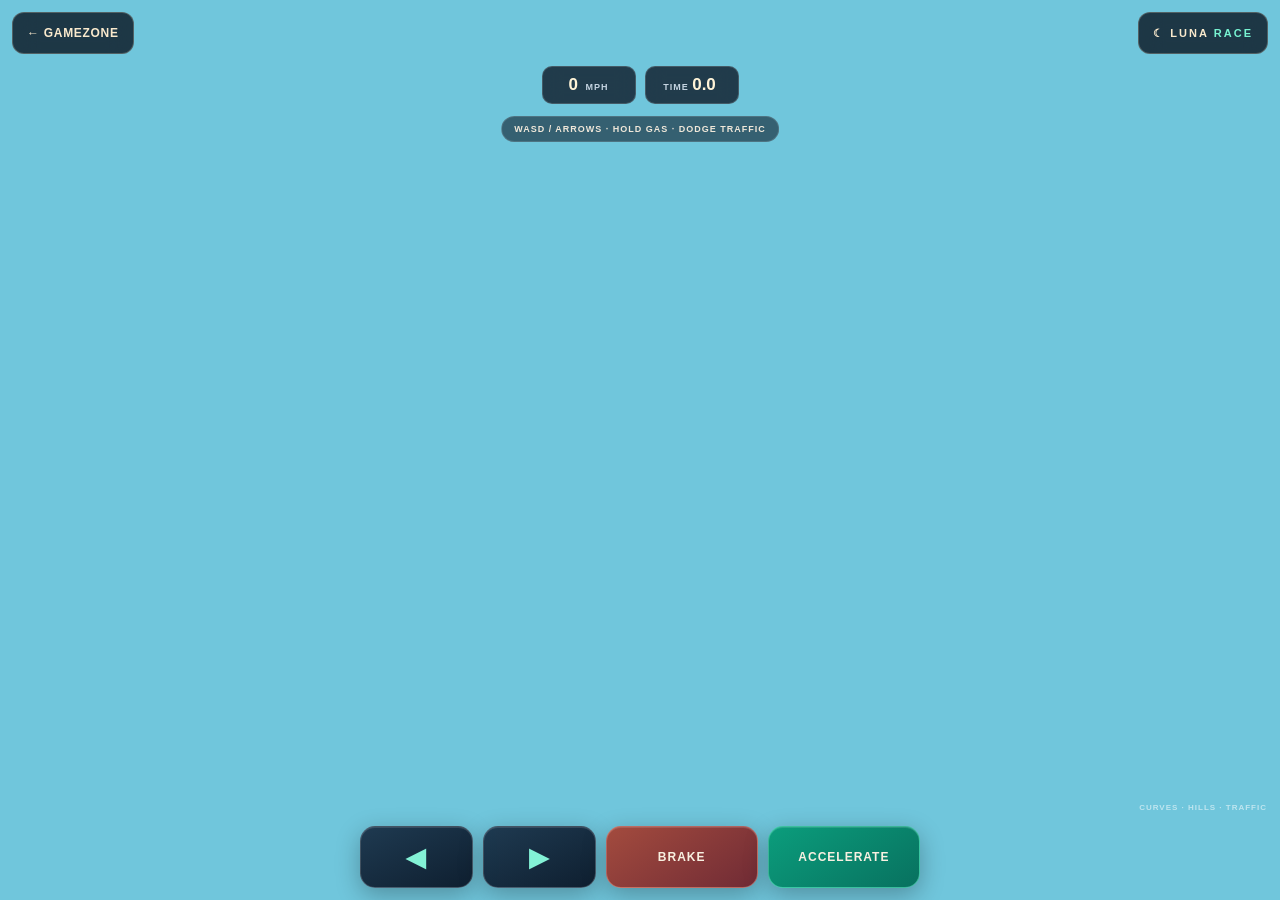
==== gamezone/racer.html @ b13c6286 "Add standalone full-screen Neon Racer experience" ====
<!doctype html>
<html lang="en">
<head>
  <meta charset="utf-8">
  <meta name="viewport" content="width=device-width, initial-scale=1, maximum-scale=1, user-scalable=no, viewport-fit=cover">
  <meta name="theme-color" content="#07101e">
  <title>Neon Racer · Luna GameZone</title>
  <style>
    *{box-sizing:border-box}
    html,body{width:100%;height:100%;margin:0;overflow:hidden;background:#07101e;color:#f4f0e7;font-family:Arial, sans-serif;overscroll-behavior:none}
    body{user-select:none;-webkit-user-select:none}
    #racerApp{position:fixed;inset:0;overflow:hidden;background:#07101e;isolation:isolate}
    #racerStage{position:absolute;inset:0;background:#70c6dc}
    #canvas{position:absolute;inset:0;display:block;width:100%;height:100%;touch-action:none}
    .race-topbar{position:absolute;z-index:5;top:max(12px,env(safe-area-inset-top));left:max(12px,env(safe-area-inset-left));right:max(12px,env(safe-area-inset-right));display:flex;align-items:center;gap:12px;pointer-events:none}
    .race-back,.race-brand{pointer-events:auto;display:flex;align-items:center;justify-content:center;min-height:42px;border:1px solid rgba(237,222,190,.25);border-radius:12px;background:rgba(7,15,28,.78);backdrop-filter:blur(12px);color:#f9e9cc;text-decoration:none}
    .race-back{padding:0 14px;font-size:12px;font-weight:800;letter-spacing:.7px}
    .race-brand{margin-left:auto;padding:0 14px;font-size:11px;font-weight:900;letter-spacing:2px}
    .race-brand span{color:#77f3d1;margin-left:5px}
    #hud{position:absolute;z-index:5;top:66px;left:12px;right:12px;display:flex;justify-content:center;gap:9px;pointer-events:none;flex-wrap:wrap}
    .hud{min-width:94px;padding:8px 12px;border:1px solid rgba(255,255,255,.16);border-radius:10px;background:rgba(8,16,29,.76);color:#c5d4e1;text-align:center;font-size:9px;font-weight:800;letter-spacing:1px;text-transform:uppercase;backdrop-filter:blur(9px)}
    .hud .value{display:inline-block;margin-right:4px;color:#fff4d8;font-size:17px;letter-spacing:0}
    #fast_lap_time{display:none}
    #last_lap_time{display:none}
    #instructions{position:absolute;z-index:4;top:116px;left:50%;transform:translateX(-50%);padding:7px 12px;border:1px solid rgba(255,255,255,.13);border-radius:999px;background:rgba(8,16,29,.56);color:#f0e8da;font-size:9px;font-weight:800;letter-spacing:1px;white-space:nowrap;pointer-events:none}
    .race-controls{position:absolute;z-index:6;left:0;right:0;bottom:max(12px,env(safe-area-inset-bottom));display:grid;grid-template-columns:1fr 1fr 1.35fr 1.35fr;gap:10px;width:min(560px,calc(100% - 24px));margin:auto;align-items:end}
    .race-control{min-height:62px;border:1px solid rgba(255,255,255,.2);border-radius:15px;background:linear-gradient(155deg,rgba(25,49,72,.94),rgba(8,20,37,.94));color:#f8f0e1;box-shadow:0 7px 24px rgba(0,0,0,.28),inset 0 1px rgba(255,255,255,.12);font-size:12px;font-weight:900;letter-spacing:1px;touch-action:none;cursor:pointer}
    .race-control.steer{font-size:25px;color:#83f2d6}
    .race-control.gas{background:linear-gradient(145deg,#0b9d7c,#08715f);border-color:rgba(117,255,214,.45)}
    .race-control.brake{background:linear-gradient(145deg,#a34b3e,#702b35);border-color:rgba(255,171,152,.42)}
    .race-control.is-down{transform:translateY(2px) scale(.98);filter:brightness(1.22);box-shadow:0 2px 8px rgba(0,0,0,.34)}
    .race-credit{position:absolute;z-index:5;right:13px;bottom:calc(max(12px,env(safe-area-inset-bottom)) + 76px);color:rgba(255,255,255,.55);font-size:8px;font-weight:700;letter-spacing:1px;pointer-events:none}
    #fps,.hidden-tweaks,#music,#mute{display:none!important}
    @media (orientation:portrait){
      #racerApp{inset:auto;top:0;left:100vw;width:100dvh;height:100vw;transform-origin:top left;transform:rotate(90deg)}
      .race-topbar{top:8px;left:10px;right:10px}
      .race-back,.race-brand{min-height:35px}
      #hud{top:50px;gap:6px}
      .hud{min-width:82px;padding:5px 9px;font-size:8px}
      .hud .value{font-size:14px}
      #instructions{top:92px;font-size:8px}
      .race-controls{bottom:8px;width:min(500px,calc(100% - 22px));gap:8px}
      .race-control{min-height:48px;border-radius:12px;font-size:10px}
      .race-control.steer{font-size:21px}
      .race-credit{bottom:62px;right:12px;font-size:7px}
    }
    @media(max-height:430px) and (orientation:landscape){
      .race-topbar{top:6px}
      #hud{top:48px}
      .hud{padding:5px 8px;min-width:80px}
      #instructions{top:92px}
      .race-control{min-height:48px}
      .race-controls{bottom:7px}
    }
  </style>
</head>
<body>
  <main id="racerApp">
    <div id="racerStage">
      <canvas id="canvas" width="1280" height="720" aria-label="Neon Racer road"></canvas>
    </div>
    <header class="race-topbar">
      <a class="race-back" href="/" aria-label="Back to Luna GameZone">← GAMEZONE</a>
      <div class="race-brand">☾ LUNA <span>RACE</span></div>
    </header>
    <div id="hud">
      <span id="speed" class="hud"><span id="speed_value" class="value">0</span> MPH</span>
      <span id="current_lap_time" class="hud">TIME <span id="current_lap_time_value" class="value">0.0</span></span>
      <span id="last_lap_time" class="hud">LAST <span id="last_lap_time_value" class="value">0.0</span></span>
      <span id="fast_lap_time" class="hud">BEST <span id="fast_lap_time_value" class="value">0.0</span></span>
    </div>
    <div id="instructions">WASD / ARROWS · HOLD GAS · DODGE TRAFFIC</div>
    <div class="race-controls" aria-label="Driving controls">
      <button class="race-control steer" id="raceLeft" aria-label="Steer left">◀</button>
      <button class="race-control steer" id="raceRight" aria-label="Steer right">▶</button>
      <button class="race-control brake" id="raceBrake" aria-label="Brake">BRAKE</button>
      <button class="race-control gas" id="raceGas" aria-label="Accelerate">ACCELERATE</button>
    </div>
    <div class="race-credit">CURVES · HILLS · TRAFFIC</div>
    <div id="fps" aria-hidden="true"></div>
    <div class="hidden-tweaks" aria-hidden="true">
      <select id="resolution"><option value="fine">Fine</option><option value="high" selected>High</option><option value="medium">Medium</option><option value="low">Low</option></select>
      <select id="lanes"><option>1</option><option>2</option><option selected>3</option><option>4</option></select>
      <input id="roadWidth" type="range" min="500" max="3000" value="2000">
      <span id="currentRoadWidth"></span>
      <input id="cameraHeight" type="range" min="500" max="5000" value="1000">
      <span id="currentCameraHeight"></span>
      <input id="drawDistance" type="range" min="100" max="500" value="230">
      <span id="currentDrawDistance"></span>
      <input id="fieldOfView" type="range" min="80" max="140" value="100">
      <span id="currentFieldOfView"></span>
      <input id="fogDensity" type="range" min="0" max="50" value="5">
      <span id="currentFogDensity"></span>
    </div>
    <audio id="music" muted></audio>
    <span id="mute"></span>
  </main>
  <script src="racer-common.js"></script>
  <script src="racer-stats.js"></script>
  <script src="racer-engine.js"></script>
  <script src="racer-touch.js"></script>
</body>
</html>
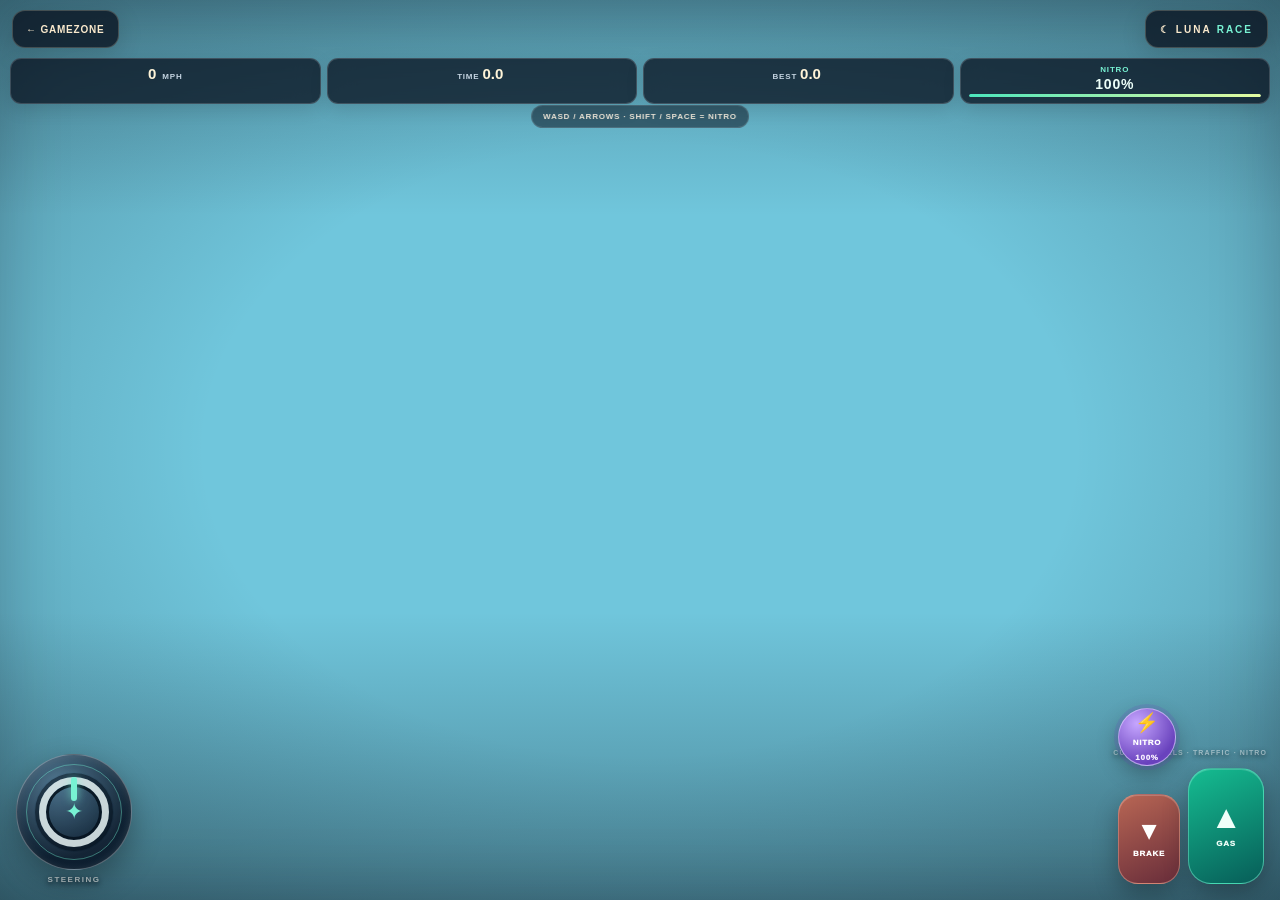
==== commit 0ae5910a: "Make Neon Racer portrait-first with mobile racing controls" ====
--- a/gamezone/racer.html
+++ b/gamezone/racer.html
@@ -6,53 +6,78 @@
   <meta name="theme-color" content="#07101e">
   <title>Neon Racer · Luna GameZone</title>
   <style>
-    *{box-sizing:border-box}
-    html,body{width:100%;height:100%;margin:0;overflow:hidden;background:#07101e;color:#f4f0e7;font-family:Arial, sans-serif;overscroll-behavior:none}
-    body{user-select:none;-webkit-user-select:none}
-    #racerApp{position:fixed;inset:0;overflow:hidden;background:#07101e;isolation:isolate}
-    #racerStage{position:absolute;inset:0;background:#70c6dc}
-    #canvas{position:absolute;inset:0;display:block;width:100%;height:100%;touch-action:none}
-    .race-topbar{position:absolute;z-index:5;top:max(12px,env(safe-area-inset-top));left:max(12px,env(safe-area-inset-left));right:max(12px,env(safe-area-inset-right));display:flex;align-items:center;gap:12px;pointer-events:none}
-    .race-back,.race-brand{pointer-events:auto;display:flex;align-items:center;justify-content:center;min-height:42px;border:1px solid rgba(237,222,190,.25);border-radius:12px;background:rgba(7,15,28,.78);backdrop-filter:blur(12px);color:#f9e9cc;text-decoration:none}
-    .race-back{padding:0 14px;font-size:12px;font-weight:800;letter-spacing:.7px}
-    .race-brand{margin-left:auto;padding:0 14px;font-size:11px;font-weight:900;letter-spacing:2px}
-    .race-brand span{color:#77f3d1;margin-left:5px}
-    #hud{position:absolute;z-index:5;top:66px;left:12px;right:12px;display:flex;justify-content:center;gap:9px;pointer-events:none;flex-wrap:wrap}
-    .hud{min-width:94px;padding:8px 12px;border:1px solid rgba(255,255,255,.16);border-radius:10px;background:rgba(8,16,29,.76);color:#c5d4e1;text-align:center;font-size:9px;font-weight:800;letter-spacing:1px;text-transform:uppercase;backdrop-filter:blur(9px)}
-    .hud .value{display:inline-block;margin-right:4px;color:#fff4d8;font-size:17px;letter-spacing:0}
-    #fast_lap_time{display:none}
-    #last_lap_time{display:none}
-    #instructions{position:absolute;z-index:4;top:116px;left:50%;transform:translateX(-50%);padding:7px 12px;border:1px solid rgba(255,255,255,.13);border-radius:999px;background:rgba(8,16,29,.56);color:#f0e8da;font-size:9px;font-weight:800;letter-spacing:1px;white-space:nowrap;pointer-events:none}
-    .race-controls{position:absolute;z-index:6;left:0;right:0;bottom:max(12px,env(safe-area-inset-bottom));display:grid;grid-template-columns:1fr 1fr 1.35fr 1.35fr;gap:10px;width:min(560px,calc(100% - 24px));margin:auto;align-items:end}
-    .race-control{min-height:62px;border:1px solid rgba(255,255,255,.2);border-radius:15px;background:linear-gradient(155deg,rgba(25,49,72,.94),rgba(8,20,37,.94));color:#f8f0e1;box-shadow:0 7px 24px rgba(0,0,0,.28),inset 0 1px rgba(255,255,255,.12);font-size:12px;font-weight:900;letter-spacing:1px;touch-action:none;cursor:pointer}
-    .race-control.steer{font-size:25px;color:#83f2d6}
-    .race-control.gas{background:linear-gradient(145deg,#0b9d7c,#08715f);border-color:rgba(117,255,214,.45)}
-    .race-control.brake{background:linear-gradient(145deg,#a34b3e,#702b35);border-color:rgba(255,171,152,.42)}
-    .race-control.is-down{transform:translateY(2px) scale(.98);filter:brightness(1.22);box-shadow:0 2px 8px rgba(0,0,0,.34)}
-    .race-credit{position:absolute;z-index:5;right:13px;bottom:calc(max(12px,env(safe-area-inset-bottom)) + 76px);color:rgba(255,255,255,.55);font-size:8px;font-weight:700;letter-spacing:1px;pointer-events:none}
-    #fps,.hidden-tweaks,#music,#mute{display:none!important}
-    @media (orientation:portrait){
-      #racerApp{inset:auto;top:0;left:100vw;width:100dvh;height:100vw;transform-origin:top left;transform:rotate(90deg)}
-      .race-topbar{top:8px;left:10px;right:10px}
-      .race-back,.race-brand{min-height:35px}
-      #hud{top:50px;gap:6px}
-      .hud{min-width:82px;padding:5px 9px;font-size:8px}
-      .hud .value{font-size:14px}
-      #instructions{top:92px;font-size:8px}
-      .race-controls{bottom:8px;width:min(500px,calc(100% - 22px));gap:8px}
-      .race-control{min-height:48px;border-radius:12px;font-size:10px}
-      .race-control.steer{font-size:21px}
-      .race-credit{bottom:62px;right:12px;font-size:7px}
-    }
-    @media(max-height:430px) and (orientation:landscape){
-      .race-topbar{top:6px}
-      #hud{top:48px}
-      .hud{padding:5px 8px;min-width:80px}
-      #instructions{top:92px}
-      .race-control{min-height:48px}
-      .race-controls{bottom:7px}
-    }
-  </style>
+  :root{color-scheme:dark;--mint:#78f2d3;--gold:#ffd18a;--ink:#081321}
+  *{box-sizing:border-box}
+  html,body{width:100%;height:100%;margin:0;overflow:hidden;background:var(--ink);color:#f4f0e7;font-family:Inter,Arial,sans-serif;overscroll-behavior:none;touch-action:none}
+  body{user-select:none;-webkit-user-select:none}
+  button,a{-webkit-tap-highlight-color:transparent}
+  #racerApp{position:fixed;inset:0;width:100vw;height:100vh;height:100dvh;overflow:hidden;background:#07101e;isolation:isolate}
+  #racerStage{position:absolute;inset:0;background:#70c6dc;overflow:hidden}
+  #canvas{position:absolute;inset:0;z-index:0;display:block;width:100%;height:100%;touch-action:none;filter:saturate(1.13) contrast(1.045) brightness(1.015)}
+  #racerStage:after{content:"";position:absolute;z-index:1;inset:0;pointer-events:none;background:linear-gradient(180deg,rgba(3,9,18,.23),transparent 24%,transparent 68%,rgba(3,9,18,.34)),radial-gradient(ellipse at center,transparent 48%,rgba(2,7,15,.26) 100%);box-shadow:inset 0 0 70px rgba(3,9,18,.22)}
+  #racerApp.boosting #racerStage:after{background:linear-gradient(180deg,rgba(42,206,190,.14),transparent 32%,transparent 66%,rgba(6,20,32,.4)),repeating-linear-gradient(105deg,transparent 0 42px,rgba(160,255,236,.10) 44px,transparent 47px)}
+  .race-topbar{position:absolute;z-index:5;top:max(10px,env(safe-area-inset-top));left:max(12px,env(safe-area-inset-left));right:max(12px,env(safe-area-inset-right));display:flex;align-items:center;gap:10px;pointer-events:none}
+  .race-back,.race-brand{pointer-events:auto;display:flex;align-items:center;justify-content:center;min-height:38px;border:1px solid rgba(237,222,190,.22);border-radius:13px;background:rgba(7,15,28,.76);backdrop-filter:blur(14px);color:#f9e9cc;text-decoration:none;box-shadow:0 6px 24px rgba(0,0,0,.15)}
+  .race-back{padding:0 13px;font-size:10px;font-weight:900;letter-spacing:.8px}
+  .race-brand{margin-left:auto;padding:0 14px;font-size:10px;font-weight:900;letter-spacing:2px}
+  .race-brand span{color:var(--mint);margin-left:5px}
+  #hud{position:absolute;z-index:5;top:58px;left:10px;right:10px;display:grid;grid-template-columns:repeat(4,minmax(0,1fr));justify-content:center;gap:6px;pointer-events:none}
+  .hud{min-width:0;min-height:38px;padding:6px 8px;border:1px solid rgba(255,255,255,.16);border-radius:11px;background:rgba(8,16,29,.74);color:#c5d4e1;text-align:center;font-size:8px;font-weight:850;letter-spacing:.8px;text-transform:uppercase;backdrop-filter:blur(12px);box-shadow:0 5px 18px rgba(0,0,0,.12)}
+  .hud .value{display:inline-block;margin-right:3px;color:#fff4d8;font-size:15px;letter-spacing:0}
+  #last_lap_time{display:none!important}
+  #fast_lap_time{display:block!important}
+  .boost-hud{display:flex;flex-direction:column;justify-content:center;gap:3px;color:var(--mint)}
+  .boost-hud strong{font-size:14px;line-height:1;color:#edfff9}
+  .boost-track{display:block;height:3px;width:100%;overflow:hidden;border-radius:99px;background:rgba(255,255,255,.18)}
+  .boost-track i{display:block;width:100%;height:100%;border-radius:99px;background:linear-gradient(90deg,#4ce6bd,#e5fca0);box-shadow:0 0 8px rgba(95,255,205,.7)}
+  #instructions{position:absolute;z-index:4;top:105px;left:50%;transform:translateX(-50%);padding:6px 11px;border:1px solid rgba(255,255,255,.12);border-radius:999px;background:rgba(8,16,29,.52);color:#f0e8da;font-size:8px;font-weight:850;letter-spacing:.8px;white-space:nowrap;pointer-events:none;backdrop-filter:blur(8px)}
+  .desktop-instructions{display:none}
+  .race-mobile-controls{position:absolute;z-index:6;left:0;right:0;bottom:max(16px,env(safe-area-inset-bottom));display:flex;align-items:flex-end;justify-content:space-between;padding:0 max(16px,env(safe-area-inset-left)) 0 max(16px,env(safe-area-inset-right));pointer-events:none}
+  .steer-cluster{display:flex;flex-direction:column;align-items:center;gap:5px;pointer-events:auto}
+  .steer-pad{position:relative;display:grid;place-items:center;width:116px;height:116px;padding:0;border:1px solid rgba(255,255,255,.32);border-radius:50%;background:radial-gradient(circle at 36% 26%,rgba(77,111,139,.82),rgba(7,20,37,.88) 66%);box-shadow:0 12px 30px rgba(0,0,0,.32),inset 0 2px 10px rgba(255,255,255,.14);touch-action:none;color:#ecfff9}
+  .steer-pad:before{content:"";position:absolute;inset:9px;border:1px solid rgba(120,242,211,.42);border-radius:50%;box-shadow:inset 0 0 0 7px rgba(255,255,255,.025)}
+  .wheel-rotor{position:relative;display:grid;place-items:center;width:70px;height:70px;border:7px solid rgba(229,240,240,.86);border-radius:50%;box-shadow:0 0 0 4px rgba(5,16,28,.52),inset 0 0 0 3px rgba(6,19,32,.9);font-size:22px;color:var(--mint);transition:transform .06s linear}
+  .wheel-rotor:before{content:"";position:absolute;top:-7px;left:50%;width:6px;height:24px;transform:translateX(-50%);border-radius:5px;background:var(--mint);box-shadow:0 0 10px rgba(120,242,211,.7)}
+  .steer-caption,.pedal-caption{color:rgba(247,250,246,.7);font-size:8px;font-weight:900;letter-spacing:1.5px;text-shadow:0 2px 5px #06101c}
+  .pedal-cluster{position:relative;display:flex;align-items:flex-end;gap:8px;padding-top:60px;pointer-events:auto}
+  .pedal,.nitro-control{display:flex;flex-direction:column;align-items:center;justify-content:center;gap:6px;border:1px solid rgba(255,255,255,.22);color:#fff;font-weight:950;letter-spacing:.7px;touch-action:none;box-shadow:0 9px 24px rgba(0,0,0,.3),inset 0 1px rgba(255,255,255,.18)}
+  .pedal{width:62px;height:90px;border-radius:20px;background:linear-gradient(155deg,rgba(63,80,97,.95),rgba(9,22,39,.96));font-size:8px}
+  .pedal-symbol{font-size:23px;line-height:1}
+  .pedal-gas{width:76px;height:116px;border-radius:23px;background:linear-gradient(155deg,#15bd91,#075d58);border-color:rgba(125,255,220,.48);color:#effff9}
+  .pedal-gas .pedal-symbol{font-size:29px}
+  .pedal-brake{background:linear-gradient(155deg,#b86654,#682d3a);border-color:rgba(255,181,160,.44)}
+  .nitro-control{position:absolute;top:0;left:0;width:58px;height:58px;border-radius:50%;background:radial-gradient(circle at 32% 26%,#c6a6ff,#6942bd 72%);border-color:rgba(225,205,255,.65);font-size:8px;box-shadow:0 0 0 4px rgba(107,70,189,.18),0 8px 22px rgba(0,0,0,.3)}
+  .nitro-control .nitro-icon{font-size:19px;line-height:1}
+  .nitro-control small{font-size:8px;color:#f7efff}
+  .pedal.is-down,.nitro-control.is-down,.steer-pad.is-down{filter:brightness(1.25);transform:translateY(2px) scale(.97)}
+  .race-credit{position:absolute;z-index:5;right:13px;bottom:calc(max(16px,env(safe-area-inset-bottom)) + 128px);color:rgba(255,255,255,.48);font-size:7px;font-weight:800;letter-spacing:1.1px;pointer-events:none;text-shadow:0 2px 5px rgba(0,0,0,.6)}
+  #fps,.hidden-tweaks,#music,#mute{display:none!important}
+  @media (hover:hover) and (pointer:fine){.touch-instructions{display:none}.desktop-instructions{display:block}}
+  @media (orientation:landscape) and (max-height:560px){
+    .race-topbar{top:6px}
+    #hud{top:49px;max-width:560px;margin:auto}
+    #instructions{top:96px}
+    .race-mobile-controls{bottom:7px}
+    .steer-pad{width:86px;height:86px}
+    .wheel-rotor{width:54px;height:54px;border-width:5px}
+    .pedal{width:52px;height:68px}
+    .pedal-gas{width:62px;height:88px}
+    .nitro-control{width:48px;height:48px}
+    .pedal-cluster{padding-top:50px}
+    .race-credit{bottom:104px}
+  }
+  @media(max-width:370px){
+    #hud{left:6px;right:6px;gap:4px}
+    .hud{padding:5px 4px;font-size:7px}
+    .hud .value,.boost-hud strong{font-size:13px}
+    .steer-pad{width:102px;height:102px}
+    .wheel-rotor{width:62px;height:62px}
+    .pedal-cluster{gap:6px}
+    .pedal{width:55px;height:82px}
+    .pedal-gas{width:68px;height:108px}
+    .nitro-control{width:54px;height:54px}
+  }
+</style>
 </head>
 <body>
   <main id="racerApp">
@@ -66,17 +91,26 @@
     <div id="hud">
       <span id="speed" class="hud"><span id="speed_value" class="value">0</span> MPH</span>
       <span id="current_lap_time" class="hud">TIME <span id="current_lap_time_value" class="value">0.0</span></span>
+      <span id="fast_lap_time" class="hud">BEST <span id="fast_lap_time_value" class="value">0.0</span></span>
+      <div id="boostHud" class="hud boost-hud"><span>NITRO</span><strong id="boostValue">100%</strong><span class="boost-track"><i id="boostFill"></i></span></div>
       <span id="last_lap_time" class="hud">LAST <span id="last_lap_time_value" class="value">0.0</span></span>
-      <span id="fast_lap_time" class="hud">BEST <span id="fast_lap_time_value" class="value">0.0</span></span>
     </div>
-    <div id="instructions">WASD / ARROWS · HOLD GAS · DODGE TRAFFIC</div>
-    <div class="race-controls" aria-label="Driving controls">
-      <button class="race-control steer" id="raceLeft" aria-label="Steer left">◀</button>
-      <button class="race-control steer" id="raceRight" aria-label="Steer right">▶</button>
-      <button class="race-control brake" id="raceBrake" aria-label="Brake">BRAKE</button>
-      <button class="race-control gas" id="raceGas" aria-label="Accelerate">ACCELERATE</button>
+    <div id="instructions" class="touch-instructions">DRAG THE WHEEL · HOLD GAS · TAP NITRO</div>
+    <div id="instructions" class="desktop-instructions">WASD / ARROWS · SHIFT / SPACE = NITRO</div>
+    <div class="race-mobile-controls" aria-label="Mobile racing controls">
+      <div class="steer-cluster">
+        <button type="button" id="steerPad" class="steer-pad" aria-label="Drag to steer left or right">
+          <span id="steerWheel" class="wheel-rotor">✦</span>
+        </button>
+        <span class="steer-caption">STEERING</span>
+      </div>
+      <div class="pedal-cluster">
+        <button type="button" id="raceBoost" class="nitro-control" aria-label="Nitro boost"><span class="nitro-icon">⚡</span><span>NITRO</span><small id="boostPct">100%</small></button>
+        <button type="button" id="raceBrake" class="pedal pedal-brake" aria-label="Brake"><span class="pedal-symbol">▼</span><span>BRAKE</span></button>
+        <button type="button" id="raceGas" class="pedal pedal-gas" aria-label="Accelerate"><span class="pedal-symbol">▲</span><span>GAS</span></button>
+      </div>
     </div>
-    <div class="race-credit">CURVES · HILLS · TRAFFIC</div>
+    <div class="race-credit">CURVES · HILLS · TRAFFIC · NITRO</div>
     <div id="fps" aria-hidden="true"></div>
     <div class="hidden-tweaks" aria-hidden="true">
       <select id="resolution"><option value="fine">Fine</option><option value="high" selected>High</option><option value="medium">Medium</option><option value="low">Low</option></select>
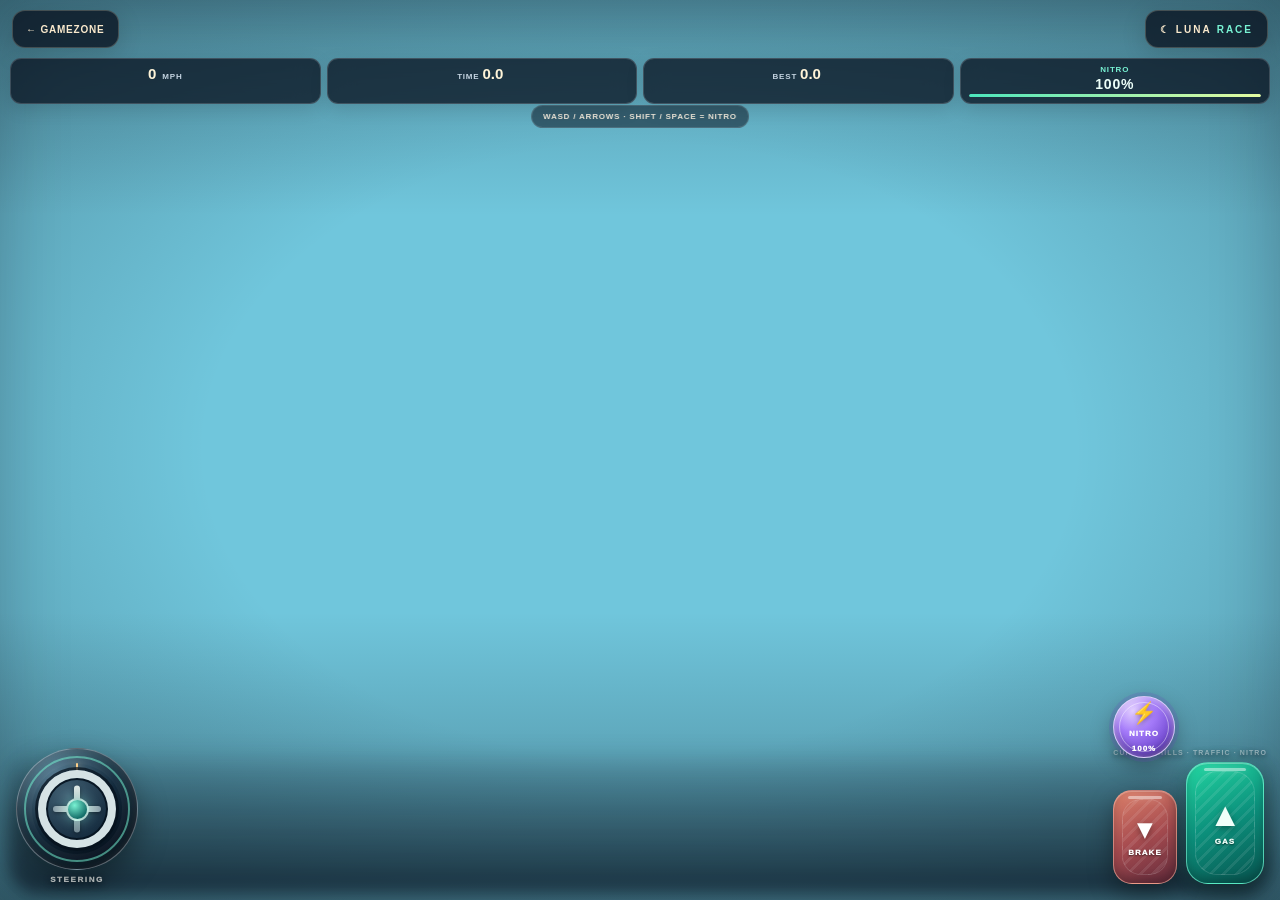
==== commit 51a5e51e: "Upgrade Neon Racer steering wheel and pedal visuals" ====
--- a/gamezone/racer.html
+++ b/gamezone/racer.html
@@ -15,7 +15,9 @@
   #racerStage{position:absolute;inset:0;background:#70c6dc;overflow:hidden}
   #canvas{position:absolute;inset:0;z-index:0;display:block;width:100%;height:100%;touch-action:none;filter:saturate(1.13) contrast(1.045) brightness(1.015)}
   #racerStage:after{content:"";position:absolute;z-index:1;inset:0;pointer-events:none;background:linear-gradient(180deg,rgba(3,9,18,.23),transparent 24%,transparent 68%,rgba(3,9,18,.34)),radial-gradient(ellipse at center,transparent 48%,rgba(2,7,15,.26) 100%);box-shadow:inset 0 0 70px rgba(3,9,18,.22)}
-  #racerApp.boosting #racerStage:after{background:linear-gradient(180deg,rgba(42,206,190,.14),transparent 32%,transparent 66%,rgba(6,20,32,.4)),repeating-linear-gradient(105deg,transparent 0 42px,rgba(160,255,236,.10) 44px,transparent 47px)}
+  #racerApp.boosting #racerStage:after{background:linear-gradient(180deg,rgba(42,206,190,.14),transparent 32%,transparent 66%,rgba(6,20,32,.4)),repeating-linear-gradient(105deg,transparent 0 42px,rgba(160,255,236,.10) 44px,transparent 47px);background-size:auto,auto 90px;animation:nitroSweep .28s linear infinite}
+  @keyframes nitroSweep{from{background-position:0 0,0 0}to{background-position:0 0,0 90px}}
+  #racerApp.boosting .nitro-control{box-shadow:0 0 0 5px rgba(165,133,255,.22),0 0 24px rgba(181,144,255,.7)}
   .race-topbar{position:absolute;z-index:5;top:max(10px,env(safe-area-inset-top));left:max(12px,env(safe-area-inset-left));right:max(12px,env(safe-area-inset-right));display:flex;align-items:center;gap:10px;pointer-events:none}
   .race-back,.race-brand{pointer-events:auto;display:flex;align-items:center;justify-content:center;min-height:38px;border:1px solid rgba(237,222,190,.22);border-radius:13px;background:rgba(7,15,28,.76);backdrop-filter:blur(14px);color:#f9e9cc;text-decoration:none;box-shadow:0 6px 24px rgba(0,0,0,.15)}
   .race-back{padding:0 13px;font-size:10px;font-weight:900;letter-spacing:.8px}
@@ -33,23 +35,30 @@
   #instructions{position:absolute;z-index:4;top:105px;left:50%;transform:translateX(-50%);padding:6px 11px;border:1px solid rgba(255,255,255,.12);border-radius:999px;background:rgba(8,16,29,.52);color:#f0e8da;font-size:8px;font-weight:850;letter-spacing:.8px;white-space:nowrap;pointer-events:none;backdrop-filter:blur(8px)}
   .desktop-instructions{display:none}
   .race-mobile-controls{position:absolute;z-index:6;left:0;right:0;bottom:max(16px,env(safe-area-inset-bottom));display:flex;align-items:flex-end;justify-content:space-between;padding:0 max(16px,env(safe-area-inset-left)) 0 max(16px,env(safe-area-inset-right));pointer-events:none}
+  .race-mobile-controls:before{content:"";position:absolute;z-index:-1;left:8px;right:8px;bottom:-10px;height:150px;border-radius:30px;background:linear-gradient(180deg,transparent,rgba(4,13,26,.2) 22%,rgba(4,13,26,.62));filter:blur(8px);pointer-events:none}
   .steer-cluster{display:flex;flex-direction:column;align-items:center;gap:5px;pointer-events:auto}
-  .steer-pad{position:relative;display:grid;place-items:center;width:116px;height:116px;padding:0;border:1px solid rgba(255,255,255,.32);border-radius:50%;background:radial-gradient(circle at 36% 26%,rgba(77,111,139,.82),rgba(7,20,37,.88) 66%);box-shadow:0 12px 30px rgba(0,0,0,.32),inset 0 2px 10px rgba(255,255,255,.14);touch-action:none;color:#ecfff9}
-  .steer-pad:before{content:"";position:absolute;inset:9px;border:1px solid rgba(120,242,211,.42);border-radius:50%;box-shadow:inset 0 0 0 7px rgba(255,255,255,.025)}
-  .wheel-rotor{position:relative;display:grid;place-items:center;width:70px;height:70px;border:7px solid rgba(229,240,240,.86);border-radius:50%;box-shadow:0 0 0 4px rgba(5,16,28,.52),inset 0 0 0 3px rgba(6,19,32,.9);font-size:22px;color:var(--mint);transition:transform .06s linear}
-  .wheel-rotor:before{content:"";position:absolute;top:-7px;left:50%;width:6px;height:24px;transform:translateX(-50%);border-radius:5px;background:var(--mint);box-shadow:0 0 10px rgba(120,242,211,.7)}
-  .steer-caption,.pedal-caption{color:rgba(247,250,246,.7);font-size:8px;font-weight:900;letter-spacing:1.5px;text-shadow:0 2px 5px #06101c}
-  .pedal-cluster{position:relative;display:flex;align-items:flex-end;gap:8px;padding-top:60px;pointer-events:auto}
-  .pedal,.nitro-control{display:flex;flex-direction:column;align-items:center;justify-content:center;gap:6px;border:1px solid rgba(255,255,255,.22);color:#fff;font-weight:950;letter-spacing:.7px;touch-action:none;box-shadow:0 9px 24px rgba(0,0,0,.3),inset 0 1px rgba(255,255,255,.18)}
-  .pedal{width:62px;height:90px;border-radius:20px;background:linear-gradient(155deg,rgba(63,80,97,.95),rgba(9,22,39,.96));font-size:8px}
-  .pedal-symbol{font-size:23px;line-height:1}
-  .pedal-gas{width:76px;height:116px;border-radius:23px;background:linear-gradient(155deg,#15bd91,#075d58);border-color:rgba(125,255,220,.48);color:#effff9}
-  .pedal-gas .pedal-symbol{font-size:29px}
-  .pedal-brake{background:linear-gradient(155deg,#b86654,#682d3a);border-color:rgba(255,181,160,.44)}
-  .nitro-control{position:absolute;top:0;left:0;width:58px;height:58px;border-radius:50%;background:radial-gradient(circle at 32% 26%,#c6a6ff,#6942bd 72%);border-color:rgba(225,205,255,.65);font-size:8px;box-shadow:0 0 0 4px rgba(107,70,189,.18),0 8px 22px rgba(0,0,0,.3)}
-  .nitro-control .nitro-icon{font-size:19px;line-height:1}
-  .nitro-control small{font-size:8px;color:#f7efff}
-  .pedal.is-down,.nitro-control.is-down,.steer-pad.is-down{filter:brightness(1.25);transform:translateY(2px) scale(.97)}
+  .steer-pad{position:relative;display:grid;place-items:center;width:122px;height:122px;padding:0;border:1px solid rgba(255,255,255,.36);border-radius:50%;background:radial-gradient(circle at 32% 24%,rgba(93,130,153,.92),rgba(20,43,61,.96) 48%,rgba(5,15,29,.98) 76%);box-shadow:0 13px 30px rgba(0,0,0,.38),inset 0 2px 12px rgba(255,255,255,.18),inset 0 -8px 18px rgba(0,0,0,.28);touch-action:none;color:#ecfff9}
+  .steer-pad:before{content:"";position:absolute;inset:7px;border:2px solid rgba(120,242,211,.55);border-radius:50%;box-shadow:inset 0 0 0 6px rgba(255,255,255,.035),0 0 14px rgba(120,242,211,.12)}
+  .steer-pad:after{content:"";position:absolute;top:14px;left:50%;width:2px;height:10px;transform:translateX(-50%);border-radius:4px;background:var(--gold);box-shadow:0 0 9px rgba(255,209,138,.7)}
+  .wheel-rotor{position:relative;z-index:1;display:grid;place-items:center;width:78px;height:78px;border:8px solid rgba(225,237,239,.94);border-radius:50%;background:radial-gradient(circle at 35% 28%,#456578,#142a3d 78%);box-shadow:0 0 0 3px rgba(5,16,28,.7),inset 0 0 0 2px rgba(6,19,32,.9),0 3px 10px rgba(0,0,0,.35);transition:transform .06s linear}
+  .wheel-rotor:before{content:"";position:absolute;top:50%;left:12%;width:76%;height:6px;transform:translateY(-50%);border-radius:8px;background:linear-gradient(90deg,#879da7,#eff7f2 50%,#879da7);box-shadow:0 1px 4px rgba(0,0,0,.45)}
+  .wheel-rotor:after{content:"";position:absolute;top:50%;left:50%;width:6px;height:76%;transform:translate(-50%,-50%);border-radius:8px;background:linear-gradient(180deg,#dfeae6,#758b95);box-shadow:0 1px 4px rgba(0,0,0,.42)}
+  .wheel-hub{position:relative;z-index:2;width:23px;height:23px;border:2px solid rgba(240,255,250,.7);border-radius:50%;background:radial-gradient(circle at 35% 28%,#79f2d3,#146e69 72%);box-shadow:0 0 12px rgba(120,242,211,.35)}
+  .steer-caption,.pedal-caption{color:rgba(247,250,246,.82);font-size:8px;font-weight:950;letter-spacing:1.6px;text-shadow:0 2px 7px #06101c}
+  .pedal-cluster{position:relative;display:flex;align-items:flex-end;gap:9px;padding-top:66px;pointer-events:auto}
+  .pedal,.nitro-control{position:relative;isolation:isolate;display:flex;flex-direction:column;align-items:center;justify-content:center;gap:6px;overflow:hidden;border:1px solid rgba(255,255,255,.25);color:#fff;font-weight:950;letter-spacing:1px;touch-action:none;box-shadow:0 9px 24px rgba(0,0,0,.36),inset 0 1px rgba(255,255,255,.22),inset 0 -5px 10px rgba(0,0,0,.2);transition:transform .09s,filter .12s,box-shadow .12s}
+  .pedal:before{content:"";position:absolute;z-index:-1;inset:8px;border:1px solid rgba(255,255,255,.18);border-radius:inherit;background:repeating-linear-gradient(135deg,rgba(255,255,255,.11) 0 3px,transparent 3px 9px);opacity:.8}
+  .pedal:after{content:"";position:absolute;top:5px;left:22%;width:56%;height:3px;border-radius:9px;background:rgba(255,255,255,.48);box-shadow:0 0 8px rgba(255,255,255,.25)}
+  .pedal{width:64px;height:94px;border-radius:19px;background:linear-gradient(155deg,#5b7180 0%,#283f52 48%,#101e30 100%);font-size:8px;text-shadow:0 1px 2px rgba(0,0,0,.55)}
+  .pedal-symbol{font-size:24px;line-height:1;text-shadow:0 2px 6px rgba(0,0,0,.35)}
+  .pedal-gas{width:78px;height:122px;border-radius:22px;background:linear-gradient(155deg,#24d8a3 0%,#0c927d 48%,#07534f 100%);border-color:rgba(125,255,220,.62);color:#effff9;box-shadow:0 10px 25px rgba(0,0,0,.35),0 0 18px rgba(38,220,173,.16),inset 0 1px rgba(255,255,255,.3),inset 0 -5px 10px rgba(0,0,0,.2)}
+  .pedal-gas .pedal-symbol{font-size:30px}
+  .pedal-brake{background:linear-gradient(155deg,#dc806a 0%,#a74c50 50%,#612a3b 100%);border-color:rgba(255,181,160,.58)}
+  .nitro-control{position:absolute;top:0;left:0;width:62px;height:62px;border-radius:50%;background:radial-gradient(circle at 32% 23%,#e3d0ff 0%,#a57bfa 35%,#7048cf 72%,#39226e 100%);border-color:rgba(237,223,255,.82);font-size:8px;box-shadow:0 0 0 4px rgba(107,70,189,.2),0 8px 22px rgba(0,0,0,.34),inset 0 2px 7px rgba(255,255,255,.48),inset 0 -5px 9px rgba(0,0,0,.24)}
+  .nitro-control:before{content:"";position:absolute;inset:5px;border:1px solid rgba(255,255,255,.42);border-radius:50%;pointer-events:none}
+  .nitro-control .nitro-icon{font-size:21px;line-height:1;text-shadow:0 2px 5px rgba(49,23,94,.45)}
+  .nitro-control small{font-size:8px;color:#fff}
+  .pedal.is-down,.nitro-control.is-down,.steer-pad.is-down{filter:brightness(1.22);transform:translateY(3px) scale(.97);box-shadow:0 3px 8px rgba(0,0,0,.36),inset 0 1px rgba(255,255,255,.16)}
   .race-credit{position:absolute;z-index:5;right:13px;bottom:calc(max(16px,env(safe-area-inset-bottom)) + 128px);color:rgba(255,255,255,.48);font-size:7px;font-weight:800;letter-spacing:1.1px;pointer-events:none;text-shadow:0 2px 5px rgba(0,0,0,.6)}
   #fps,.hidden-tweaks,#music,#mute{display:none!important}
   @media (hover:hover) and (pointer:fine){.touch-instructions{display:none}.desktop-instructions{display:block}}
@@ -95,12 +104,12 @@
       <div id="boostHud" class="hud boost-hud"><span>NITRO</span><strong id="boostValue">100%</strong><span class="boost-track"><i id="boostFill"></i></span></div>
       <span id="last_lap_time" class="hud">LAST <span id="last_lap_time_value" class="value">0.0</span></span>
     </div>
-    <div id="instructions" class="touch-instructions">DRAG THE WHEEL · HOLD GAS · TAP NITRO</div>
+    <div class="touch-instructions">DRAG THE WHEEL · HOLD GAS · TAP NITRO</div>
     <div id="instructions" class="desktop-instructions">WASD / ARROWS · SHIFT / SPACE = NITRO</div>
     <div class="race-mobile-controls" aria-label="Mobile racing controls">
       <div class="steer-cluster">
         <button type="button" id="steerPad" class="steer-pad" aria-label="Drag to steer left or right">
-          <span id="steerWheel" class="wheel-rotor">✦</span>
+          <span id="steerWheel" class="wheel-rotor"><i class="wheel-hub"></i></span>
         </button>
         <span class="steer-caption">STEERING</span>
       </div>
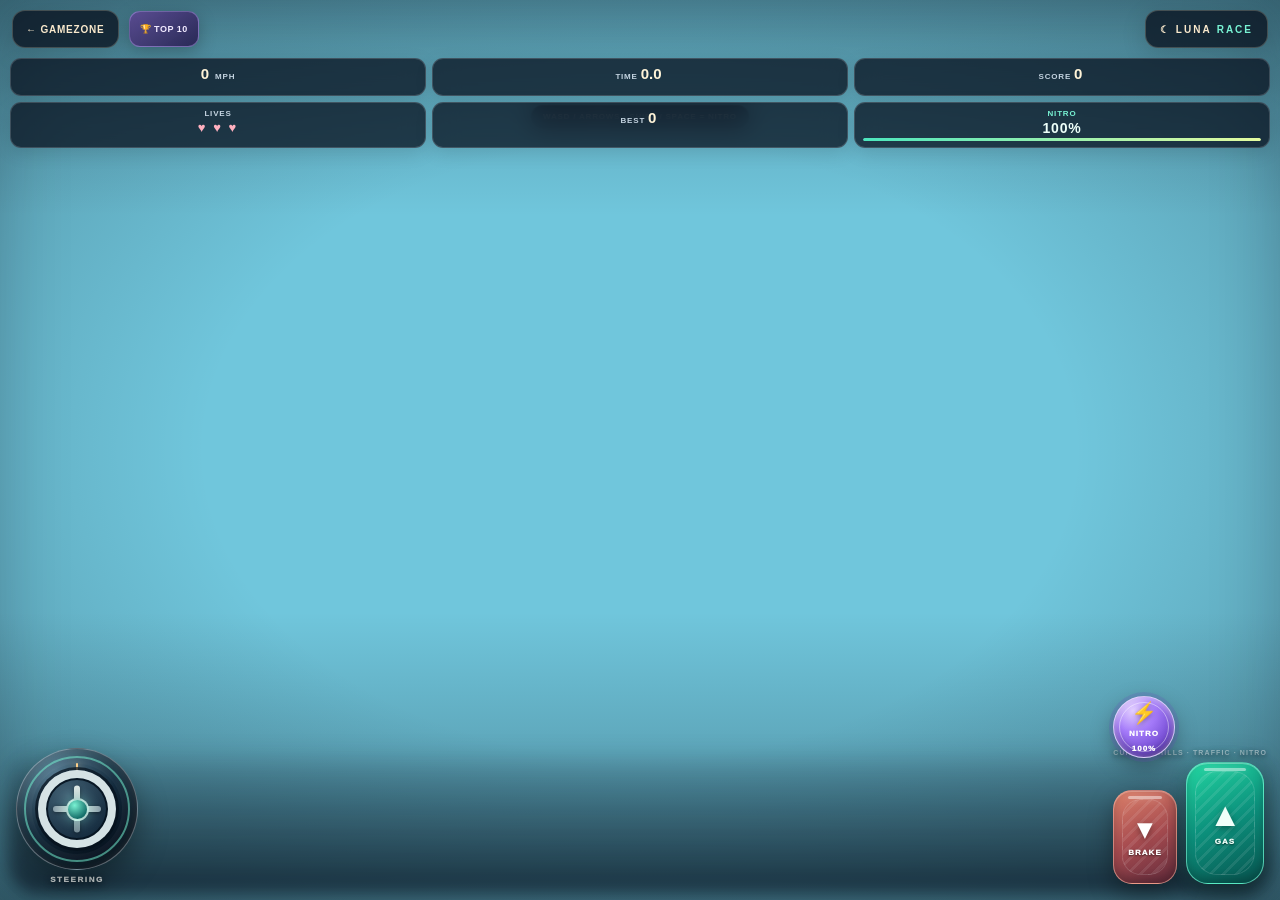
==== commit d36da044: "Add Neon Racer three-life crash screen and leaderboard UI" ====
--- a/gamezone/racer.html
+++ b/gamezone/racer.html
@@ -4,6 +4,7 @@
   <meta charset="utf-8">
   <meta name="viewport" content="width=device-width, initial-scale=1, maximum-scale=1, user-scalable=no, viewport-fit=cover">
   <meta name="theme-color" content="#07101e">
+  <script src="https://telegram.org/js/telegram-web-app.js"></script>
   <title>Neon Racer · Luna GameZone</title>
   <style>
   :root{color-scheme:dark;--mint:#78f2d3;--gold:#ffd18a;--ink:#081321}
@@ -23,17 +24,21 @@
   .race-back{padding:0 13px;font-size:10px;font-weight:900;letter-spacing:.8px}
   .race-brand{margin-left:auto;padding:0 14px;font-size:10px;font-weight:900;letter-spacing:2px}
   .race-brand span{color:var(--mint);margin-left:5px}
-  #hud{position:absolute;z-index:5;top:58px;left:10px;right:10px;display:grid;grid-template-columns:repeat(4,minmax(0,1fr));justify-content:center;gap:6px;pointer-events:none}
+  #hud{position:absolute;z-index:5;top:58px;left:10px;right:10px;display:grid;grid-template-columns:repeat(3,minmax(0,1fr));justify-content:center;gap:6px;pointer-events:none}
   .hud{min-width:0;min-height:38px;padding:6px 8px;border:1px solid rgba(255,255,255,.16);border-radius:11px;background:rgba(8,16,29,.74);color:#c5d4e1;text-align:center;font-size:8px;font-weight:850;letter-spacing:.8px;text-transform:uppercase;backdrop-filter:blur(12px);box-shadow:0 5px 18px rgba(0,0,0,.12)}
   .hud .value{display:inline-block;margin-right:3px;color:#fff4d8;font-size:15px;letter-spacing:0}
   #last_lap_time{display:none!important}
-  #fast_lap_time{display:block!important}
+  #fast_lap_time{display:none!important}
+  .hidden-lap{display:none!important}
+  .race-lives strong{display:block;margin-top:3px;color:#ffb0bf;font-size:13px;letter-spacing:2px;line-height:1.1}
+  .race-leaderboard{pointer-events:auto;min-height:36px;padding:0 10px;border:1px solid rgba(194,172,255,.4);border-radius:11px;background:linear-gradient(145deg,rgba(92,73,147,.92),rgba(39,36,82,.94));color:#f1eaff;font-size:9px;font-weight:900;letter-spacing:.5px;box-shadow:0 5px 17px rgba(0,0,0,.25);cursor:pointer}
   .boost-hud{display:flex;flex-direction:column;justify-content:center;gap:3px;color:var(--mint)}
   .boost-hud strong{font-size:14px;line-height:1;color:#edfff9}
   .boost-track{display:block;height:3px;width:100%;overflow:hidden;border-radius:99px;background:rgba(255,255,255,.18)}
   .boost-track i{display:block;width:100%;height:100%;border-radius:99px;background:linear-gradient(90deg,#4ce6bd,#e5fca0);box-shadow:0 0 8px rgba(95,255,205,.7)}
   #instructions{position:absolute;z-index:4;top:105px;left:50%;transform:translateX(-50%);padding:6px 11px;border:1px solid rgba(255,255,255,.12);border-radius:999px;background:rgba(8,16,29,.52);color:#f0e8da;font-size:8px;font-weight:850;letter-spacing:.8px;white-space:nowrap;pointer-events:none;backdrop-filter:blur(8px)}
   .desktop-instructions{display:none}
+  .touch-instructions{position:absolute;z-index:4;top:150px;left:50%;transform:translateX(-50%);padding:6px 11px;border:1px solid rgba(255,255,255,.12);border-radius:999px;background:rgba(8,16,29,.52);color:#f0e8da;font-size:8px;font-weight:850;letter-spacing:.8px;white-space:nowrap;pointer-events:none;backdrop-filter:blur(8px)}
   .race-mobile-controls{position:absolute;z-index:6;left:0;right:0;bottom:max(16px,env(safe-area-inset-bottom));display:flex;align-items:flex-end;justify-content:space-between;padding:0 max(16px,env(safe-area-inset-left)) 0 max(16px,env(safe-area-inset-right));pointer-events:none}
   .race-mobile-controls:before{content:"";position:absolute;z-index:-1;left:8px;right:8px;bottom:-10px;height:150px;border-radius:30px;background:linear-gradient(180deg,transparent,rgba(4,13,26,.2) 22%,rgba(4,13,26,.62));filter:blur(8px);pointer-events:none}
   .steer-cluster{display:flex;flex-direction:column;align-items:center;gap:5px;pointer-events:auto}
@@ -62,6 +67,33 @@
   .race-credit{position:absolute;z-index:5;right:13px;bottom:calc(max(16px,env(safe-area-inset-bottom)) + 128px);color:rgba(255,255,255,.48);font-size:7px;font-weight:800;letter-spacing:1.1px;pointer-events:none;text-shadow:0 2px 5px rgba(0,0,0,.6)}
   #fps,.hidden-tweaks,#music,#mute{display:none!important}
   @media (hover:hover) and (pointer:fine){.touch-instructions{display:none}.desktop-instructions{display:block}}
+  .race-over[hidden]{display:none!important}
+  .race-over{position:absolute;z-index:20;inset:0;display:grid;place-items:center;padding:20px;background:rgba(4,10,20,.78);backdrop-filter:blur(9px)}
+  .race-over-card{width:min(390px,100%);padding:26px 22px;border:1px solid rgba(255,205,160,.4);border-radius:22px;background:linear-gradient(155deg,#26354b,#101a2e 70%);box-shadow:0 25px 90px rgba(0,0,0,.55),inset 0 1px rgba(255,255,255,.12);text-align:center}
+  .race-over-kicker{color:#85f4d8;font-size:9px;font-weight:900;letter-spacing:2px}
+  .race-over-card h1{margin:12px 0 5px;color:#fff0d1;font-size:clamp(25px,5vw,34px);letter-spacing:1px}
+  .race-over-card p{margin:0 0 18px;color:#b9c8d8;font-size:11px}
+  .race-result-grid{display:grid;grid-template-columns:1fr 1fr;gap:9px;margin-bottom:16px}
+  .race-result-grid div{padding:12px 8px;border:1px solid rgba(255,255,255,.13);border-radius:13px;background:rgba(8,20,35,.72)}
+  .race-result-grid small{display:block;color:#93a5bc;font-size:8px;font-weight:900;letter-spacing:1px}
+  .race-result-grid strong{display:block;margin-top:5px;color:#ffe0a1;font-size:23px;font-variant-numeric:tabular-nums}
+  .race-again,.race-view-leaderboard{display:block;width:100%;min-height:47px;margin-top:9px;border:1px solid rgba(255,226,170,.7);border-radius:13px;background:linear-gradient(135deg,#ffe0a0,#d58d48);color:#24170e;font-weight:950;letter-spacing:1px;box-shadow:0 5px 0 #754124;cursor:pointer}
+  .race-view-leaderboard{border-color:rgba(194,172,255,.45);background:linear-gradient(145deg,#64509a,#3a326a);color:#f5efff;box-shadow:0 5px 0 #231d45}
+  .race-leaderboard-modal{position:absolute;z-index:25;inset:0;display:none;align-items:center;justify-content:center;padding:18px}
+  .race-leaderboard-modal.active{display:flex}
+  .race-leaderboard-backdrop{position:absolute;inset:0;border:0;background:rgba(2,7,15,.8);backdrop-filter:blur(9px)}
+  .race-leaderboard-panel{position:relative;z-index:1;width:min(420px,100%);max-height:82%;overflow:auto;padding:18px;border:1px solid rgba(190,170,255,.32);border-radius:19px;background:linear-gradient(160deg,#1c2440,#0b1427 75%);box-shadow:0 28px 90px rgba(0,0,0,.55);color:#f4f3ff}
+  .race-leaderboard-panel header{display:flex;align-items:flex-start;justify-content:space-between;gap:10px;padding-bottom:13px;border-bottom:1px solid rgba(255,255,255,.12)}
+  .race-leaderboard-panel header small{color:#b8a2ff;font-size:8px;font-weight:900;letter-spacing:1px}
+  .race-leaderboard-panel h2{margin:6px 0 0;color:#fff2d8;font-size:17px}
+  .race-leaderboard-panel header button{width:32px;height:32px;border:1px solid rgba(255,255,255,.18);border-radius:9px;background:#202b45;color:#fff;font-size:22px}
+  #raceLeaderboardList{display:flex;flex-direction:column;gap:7px;margin:14px 0;padding:0;list-style:none}
+  .race-leaderboard-row{display:grid;grid-template-columns:34px minmax(0,1fr) auto;align-items:center;gap:9px;padding:9px 10px;border:1px solid rgba(198,210,244,.11);border-radius:11px;background:rgba(30,43,70,.72)}
+  .race-leaderboard-row .rank{color:#d9cbff;font-weight:900;font-variant-numeric:tabular-nums}
+  .race-leaderboard-row .name{overflow:hidden;color:#f4f2ff;font-weight:800;text-overflow:ellipsis;white-space:nowrap}
+  .race-leaderboard-row .score{color:#ffe0a0;font-weight:900;font-variant-numeric:tabular-nums}
+  .race-leaderboard-empty{padding:20px 8px;text-align:center;color:#bdc9dd;font-size:10px;line-height:1.7}
+  .race-leaderboard-panel>p{margin:0;color:#8997b0;text-align:center;font-size:8px;letter-spacing:.4px}
   @media (orientation:landscape) and (max-height:560px){
     .race-topbar{top:6px}
     #hud{top:49px;max-width:560px;margin:auto}
@@ -76,7 +108,7 @@
     .race-credit{bottom:104px}
   }
   @media(max-width:370px){
-    #hud{left:6px;right:6px;gap:4px}
+    #hud{left:6px;right:6px;gap:4px;top:56px}
     .hud{padding:5px 4px;font-size:7px}
     .hud .value,.boost-hud strong{font-size:13px}
     .steer-pad{width:102px;height:102px}
@@ -95,13 +127,17 @@
     </div>
     <header class="race-topbar">
       <a class="race-back" href="/" aria-label="Back to Luna GameZone">← GAMEZONE</a>
+      <button type="button" class="race-leaderboard" id="raceLeaderboardButton">🏆 TOP 10</button>
       <div class="race-brand">☾ LUNA <span>RACE</span></div>
     </header>
     <div id="hud">
       <span id="speed" class="hud"><span id="speed_value" class="value">0</span> MPH</span>
       <span id="current_lap_time" class="hud">TIME <span id="current_lap_time_value" class="value">0.0</span></span>
-      <span id="fast_lap_time" class="hud">BEST <span id="fast_lap_time_value" class="value">0.0</span></span>
+      <span id="raceScore" class="hud">SCORE <span id="raceScoreValue" class="value">0</span></span>
+      <span id="raceLives" class="hud race-lives">LIVES <strong id="raceLivesValue">♥ ♥ ♥</strong></span>
+      <span id="raceBest" class="hud">BEST <span id="raceBestValue" class="value">0</span></span>
       <div id="boostHud" class="hud boost-hud"><span>NITRO</span><strong id="boostValue">100%</strong><span class="boost-track"><i id="boostFill"></i></span></div>
+      <span id="fast_lap_time" class="hud hidden-lap">LAP <span id="fast_lap_time_value" class="value">0.0</span></span>
       <span id="last_lap_time" class="hud">LAST <span id="last_lap_time_value" class="value">0.0</span></span>
     </div>
     <div class="touch-instructions">DRAG THE WHEEL · HOLD GAS · TAP NITRO</div>
@@ -120,6 +156,27 @@
       </div>
     </div>
     <div class="race-credit">CURVES · HILLS · TRAFFIC · NITRO</div>
+    <section class="race-over" id="raceOver" hidden>
+      <div class="race-over-card">
+        <div class="race-over-kicker">☾ LUNA RACE</div>
+        <h1>RACE OVER</h1>
+        <p>Three crashes. Your run is finished.</p>
+        <div class="race-result-grid">
+          <div><small>YOUR SCORE</small><strong id="raceFinalScore">0</strong></div>
+          <div><small>BEST SCORE</small><strong id="raceFinalBest">0</strong></div>
+        </div>
+        <button type="button" id="raceRestart" class="race-again">↻ RACE AGAIN</button>
+        <button type="button" id="raceOverLeaderboard" class="race-view-leaderboard">🏆 VIEW LEADERBOARD</button>
+      </div>
+    </section>
+    <section class="race-leaderboard-modal" id="raceLeaderboardModal" aria-hidden="true">
+      <button type="button" class="race-leaderboard-backdrop" id="raceLeaderboardBackdrop" aria-label="Close leaderboard"></button>
+      <div class="race-leaderboard-panel">
+        <header><div><small>GLOBAL RANKINGS / NEON RACER</small><h2>TOP 10 DRIVERS</h2></div><button type="button" id="raceLeaderboardClose" aria-label="Close">×</button></header>
+        <ol id="raceLeaderboardList"><li class="race-leaderboard-empty">Loading scores…</li></ol>
+        <p>Best score per player · Luna GameZone</p>
+      </div>
+    </section>
     <div id="fps" aria-hidden="true"></div>
     <div class="hidden-tweaks" aria-hidden="true">
       <select id="resolution"><option value="fine">Fine</option><option value="high" selected>High</option><option value="medium">Medium</option><option value="low">Low</option></select>
